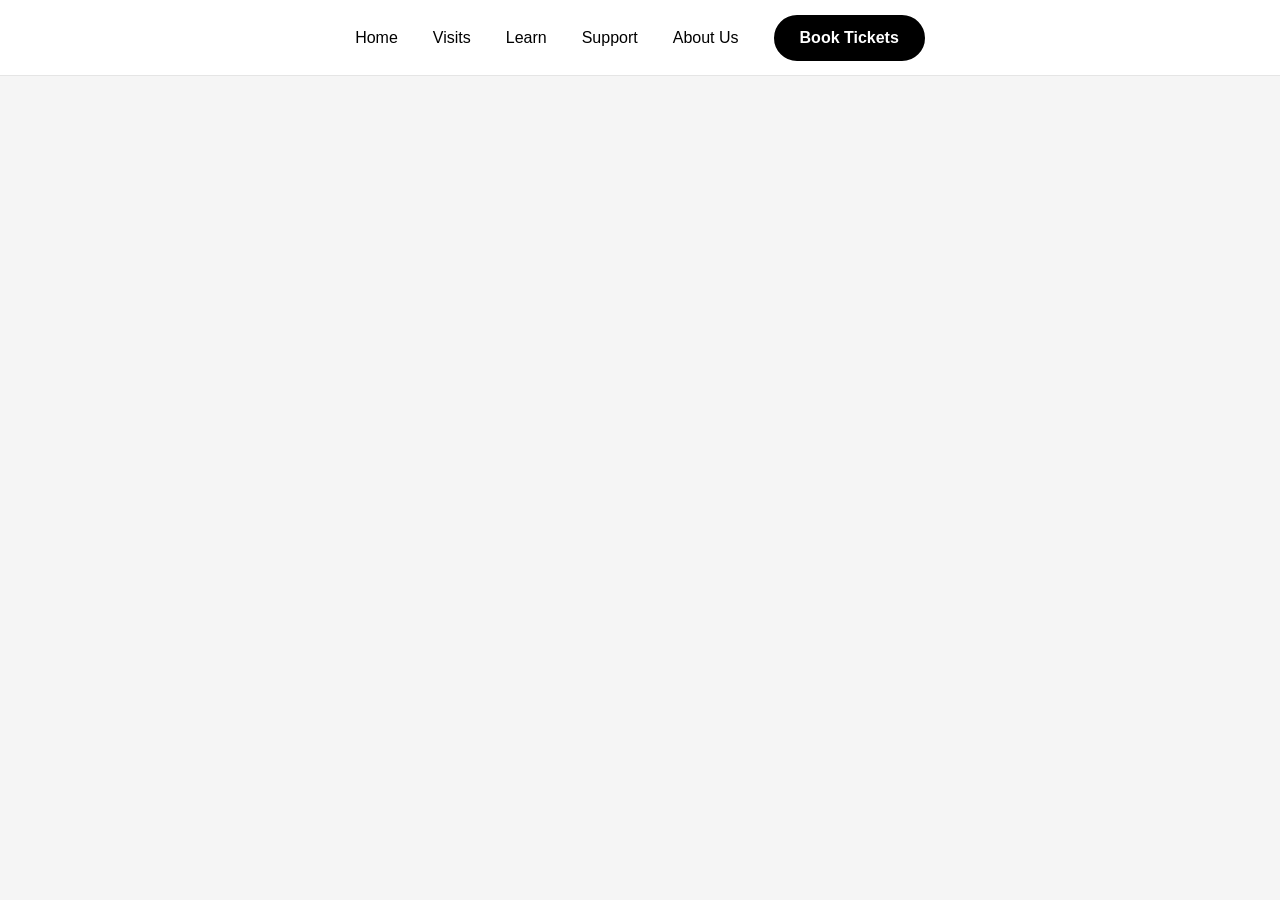
==== hours-and-admissions.html @ cd58d292 "clenaer file navigation, added hours and admi css html starting page" ====
<!DOCTYPE html>
<html>
    <head>
        <meta charset="utf-8">
        <meta name="viewport" content="width=device-width, initial-scale=1.0, maximum-scale=1.0, user-scalabe=no">
        <title>Home Page</title>
        <link href="hours-and-admissions.css" rel="stylesheet">
        <link href="nav.css" rel="stylesheet">
        <link href="https://fonts.cdnfonts.com/css/lemon-milk" rel="stylesheet">
    </head>
    <body>
        <!-- Navigation -->
        <nav class="mainNav">
            <div class="navItem">
                <a href="index.html">
                <p class="navHeader">Home</p>
                </a>
            </div>

            <!-- Visits Dropdown -->
            <div class="navItem hasDropdown">
                <p class="navHeader">Visits</p>
                <div class="dropdownMenu">
                    <div class="dropdownContent visitLayout">
                        <div class="visitLeft">
                            <img src="images/PlanYourVisit.png" class="mainNavLogo" alt="Plan Your Visit">
                        </div>
                        <div class="visitRight">
                            <div class="cardGrid">
                                <div class="navCard"><a href="hours-and-admissions.html">
                                    <img class="navLogo" src="images/Hours.png" alt="">
                                    <p>Hours & Admissions</p>
                                    </a>
                                </div>
                                <div class="navCard">
                                    <img class="navLogo" src="images/Location.png" alt="">
                                    <p>Location & Directions</p>
                                </div>
                                <div class="navCard">
                                    <img class="navLogo" src="images/Accessibility.png" alt="">
                                    <p>Accessibility</p>
                                </div>
                                <div class="navCard">
                                    <img class="navLogo" src="images/Map.png" alt="">
                                    <p>Museum Map</p>
                                </div>
                                <div class="navCard">
                                    <img class="navLogo" src="images/Shopping.png" alt="">
                                    <p>Dining & Shopping</p>
                                </div>
                                <div class="navCard">
                                    <img class="navLogo" src="images/Tour.png" alt="">
                                    <p>Guided Tours</p>
                                </div>
                                <div class="navCard">
                                    <img class="navLogo" src="images/Guideline.png" alt="">
                                    <p>Visitor Guidelines</p>
                                </div>
                                <div class="navCard">
                                    <img class="navLogo" src="images/FAQ.png" alt="">
                                    <p>FAQ</p>
                                </div>
                            </div>
                        </div>
                    </div>
                </div>
                <div class="blackDrop"></div>
            </div>

            <!-- Learn Dropdown -->
            <div class="navItem hasDropdown">
                <p class="navHeader">Learn</p>
                <div class="dropdownMenu">
                    <div class="dropdownContent learnLayout">
                        <div class="learnLeft">
                            <h2 class="dropdownTitle">History Timeline</h2>
                            <div class="cardColumn">
                                <div class="navCard">
                                    <img class="navLogo" src="images/museum.png" alt="">
                                    <p>Museum's History</p>
                                </div>
                                <div class="navCard">
                                    <img class="navLogo" src="images/author.png" alt="">
                                    <p>Author's History</p>
                                </div>
                            </div>
                        </div>
                        <div class="learnRight">
                            <h2 class="dropdownTitle">Online Gallery</h2>
                            <div class="cardGrid threeCol">
                                <div class="navCard">
                                    <img class="navLogo" src="images/gallery.png" alt="">
                                    <p>Collection Highlights</p>
                                </div>
                                <div class="navCard">
                                    <img class="navLogo" src="images/gallery.png" alt="">
                                    <p>Featured Artifacts</p>
                                </div>
                                <div class="navCard">
                                    <img class="navLogo" src="images/gallery.png" alt="">
                                    <p>Curator’s Picks</p>
                                </div>
                                <div class="navCard">
                                    <img class="navLogo" src="images/author.png" alt="">
                                    <p>Featured Authors</p>
                                </div>
                                <div class="navCard">
                                    <img class="navLogo" src="images/author.png" alt="">
                                    <p>Behind the Works</p>
                                </div>
                            </div>
                        </div>
                    </div>
                </div>
                <div class="blackDrop"></div>
            </div>

            <!-- Support Dropdown -->
            <div class="navItem hasDropdown">
                <p class="navHeader">Support</p>
                <div class="dropdownMenu">
                    <div class="dropdownContent supportLayout">
                        <h2 class="dropdownTitle">Support the Museum</h2>
                        <div class="supportRow">
                            <div class="supportCard">
                                <div class="supportTop">
                                    <img class="supportQR" src="images/maribank.jpg" alt="MariBank QR">
                                </div>
                                <div class="supportBottom">
                                    <h3>MariBank</h3>
                                </div>
                            </div>
                            <div class="supportCard">
                                <div class="supportTop">
                                    <img class="supportQR" src="images/bdo.jpg" alt="BDO QR">
                                </div>
                                <div class="supportBottom">
                                    <h3>BDO</h3>
                                </div>
                            </div>
                            <div class="supportCard">
                                <div class="supportTop">
                                    <img class="supportQR" src="images/gcash.jpg" alt="GCash QR">
                                </div>
                                <div class="supportBottom">
                                    <h3>GCash</h3>
                                </div>
                            </div>
                        </div>
                    </div>
                </div>
                <div class="blackDrop"></div>
            </div>

            <!-- About Us Dropdown -->
            <div class="navItem hasDropdown">
                <p class="navHeader">About Us</p>
                <div class="dropdownMenu">
                    <div class="dropdownContent aboutLayout">
                        <div class="aboutLeft">
                            <h2 class="dropdownTitle">Meet the Team</h2>
                            <div class="aboutRow">
                                <div class="aboutCard">
                                    <img class="aboutUsPicture" src="images/maribank.jpg" alt="Co-Founder">
                                    <h3>Co-Founder</h3>
                                </div>
                                <div class="aboutCard">
                                    <img class="aboutUsPicture" src="images/maribank.jpg" alt="Founder">
                                    <h3>Founder</h3>
                                </div>
                                <div class="aboutCard">
                                    <img class="aboutUsPicture" src="images/maribank.jpg" alt="Co-Founder">
                                    <h3>Co-Founder</h3>
                                </div>
                            </div>
                        </div>
                        <div class="aboutRight">
                            <h2 class="dropdownTitle">Contact Us</h2>
                            <p class="contactText">Email: aoayqt@gmail.com</p>
                            <p class="contactText">Phone: 0976-339-2121</p>
                            <p class="contactText">Hours: Tue–Sun, 9AM–6PM</p>
                        </div>
                    </div>
                </div>
                <div class="blackDrop"></div>
            </div>

            <!-- Book Tickets Dropdown -->
            <div class="bookWrapper">
                <div class="bookButton">
                    <p>Book Tickets</p>
                </div>
                <div class="bookDrop">
                    <h2 class="dropdownTitle" style="color: white;">Reserve Your Visit</h2>
                    <p style="font-size: 14px; color: lightgray; margin-top: 10px;">Select your date and ticket type below.</p>
                </div>
            </div>
        </nav>
        <!-- End of Navigation -->
        <!-- Start of Hours and Admi -->
        <article>
            <div class="mainContainer">

            </div>
        </article>
    </body>

</html>
---- hours-and-admissions.css ----
* {
    margin: 0px;
    font-family: Arial, Helvetica, sans-serif;
    
}
---- nav.css ----
a:link, a:visited {
    color: black;
    text-decoration: none;
    
}

body {
    background-color: whitesmoke;
}

html {
  scrollbar-width: none; 
  -ms-overflow-style: none; 
}

html::-webkit-scrollbar {
  display: none;
}

/* Navigation */
.mainNav {
    background-color: white;
    height: 75px;
    display: flex;
    justify-content: center;
    align-items: center;
    gap: 35px;
    position: relative;
    border-bottom: 1px solid #e5e5e5;
    z-index: 100;
}

.navItem {
    height: 100%;
    display: flex;
    align-items: center;
    cursor: pointer;
}

.navHeader {
    position: relative;
    padding: 5px 0;
    font-size: 16px;
    font-weight: 500;
}

/* Top line hover animation */
.navHeader::before {
    content: "";
    position: absolute;
    top: 0;
    left: 0;
    width: 100%;
    height: 2px;
    background-color: black;
    transform: scaleX(0);
    transform-origin: right;
    transition: transform 0.3s ease-out;
}

.navItem:hover .navHeader::before {
    transform: scaleX(1);
    transform-origin: left;
}

/* Book Tickets Button & Dropdown */
.bookWrapper {
    position: relative;
    height: 100%;
    display: flex;
    align-items: center;
}

.bookButton {
    padding: 12px 24px;
    border-radius: 25px;
    background-color: black;
    color: white;
    border: 2px solid black;
    cursor: pointer;
    font-weight: bold;
    transition: 0.3s ease;
}

.bookButton:hover {
    background-color: white;
    color: black;
}

.bookDrop {
    position: absolute;
    top: 100%;
    right: 0;
    width: 380px;
    min-height: 450px;
    background-color: black;
    color: white;
    border-radius: 20px;
    padding: 30px;
    box-shadow: 0 15px 30px rgba(0, 0, 0, 0.3);
    visibility: hidden;
    opacity: 0;
    transition: opacity 0.3s ease, visibility 0.3s ease;
    z-index: 20;
}

.bookWrapper:hover .bookDrop {
    visibility: visible;
    opacity: 1;
}

/* Full-Width Dropdown Menu */
.dropdownMenu {
    position: absolute;
    top: 100%;
    left: 0;
    width: 100%;
    background-color: white;
    border-top: 1px solid #eeeeee;
    box-shadow: 0 15px 25px rgba(0, 0, 0, 0.1);
    padding: 40px 0;
    visibility: hidden;
    opacity: 0;
    transition: opacity 0.3s ease, visibility 0.3s ease;
    z-index: 15;
    cursor: default;
}

.hasDropdown:hover .dropdownMenu {
    visibility: visible;
    opacity: 1;
}

/* Dark Overlay Behind Dropdown */
.blackDrop {
    position: fixed;
    top: 75px;
    left: 0;
    width: 100%;
    height: 100vh;
    background-color: black;
    opacity: 0;
    visibility: hidden;
    pointer-events: none;
    transition: opacity 0.3s ease;
    z-index: 5;
}

.hasDropdown:hover .blackDrop {
    visibility: visible;
    opacity: 0.35;
}

body:has(.hasDropdown:hover) {
    overflow: hidden;
}

/* Shared Dropdown Content & Cards */
.dropdownContent {
    max-width: 1200px;
    margin: 0 auto;
    padding: 0 20px;
}

.dropdownTitle {
    font-family: 'Lemon Milk', sans-serif;
    font-size: 22px;
    margin-bottom: 20px;
    text-align: center;
}

.navCard {
    background-color: whitesmoke;
    width: 185px;
    height: 105px;
    border-radius: 15px;
    display: flex;
    flex-direction: column;
    justify-content: center;
    align-items: center;
    gap: 10px;
    text-align: center;
    padding: 10px;
    cursor: pointer;
    transition: transform 0.3s ease, box-shadow 0.3s ease;
}

.navCard:hover {
    transform: translateY(-6px);
    box-shadow: 0 8px 18px rgba(0, 0, 0, 0.15);
    background-color: #ececec;
}

.navCard p {
    font-size: 14px;
    font-weight: bold;
}

.navLogo {
    height: 30px;
    width: 30px;
    object-fit: contain;
}

/* Visits Layout */
.visitLayout {
    display: flex;
    align-items: center;
    justify-content: center;
    gap: 40px;
}

.mainNavLogo {
    width: 240px;
    height: 240px;
    object-fit: contain;
}

.cardGrid {
    display: flex;
    flex-wrap: wrap;
    gap: 20px;
    max-width: 860px;
}

/* Learn Layout */
.learnLayout {
    display: flex;
    justify-content: center;
    gap: 40px;
}

.learnLeft {
    padding-right: 40px;
    border-right: 2px solid black;
    display: flex;
    flex-direction: column;
    align-items: center;
}

.cardColumn {
    display: flex;
    flex-direction: column;
    gap: 20px;
}

.threeCol {
    max-width: 650px;
    justify-content: center;
}

/* Support Layout */
.supportLayout {
    display: flex;
    flex-direction: column;
    align-items: center;
}

.supportRow {
    display: flex;
    justify-content: center;
    gap: 30px;
}

.supportCard {
    background-color: whitesmoke;
    width: 240px;
    padding: 20px;
    border-radius: 20px;
    display: flex;
    flex-direction: column;
    align-items: center;
    gap: 15px;
    transition: transform 0.3s ease, box-shadow 0.3s ease;
}

.supportCard:hover {
    transform: translateY(-6px);
    box-shadow: 0 8px 18px rgba(0, 0, 0, 0.15);
}

.supportTop {
    width: 200px;
    height: 200px;
    background-color: white;
    border-radius: 15px;
    display: flex;
    justify-content: center;
    align-items: center;
}

.supportQR {
    width: 160px;
    height: 160px;
    object-fit: contain;
}

.supportBottom {
    width: 200px;
    padding: 12px 0;
    background-color: white;
    border-radius: 15px;
    text-align: center;
}

/* About Us Layout */
.aboutLayout {
    display: flex;
    justify-content: center;
    gap: 40px;
}

.aboutLeft {
    padding-right: 40px;
    border-right: 2px solid black;
}

.aboutRow {
    display: flex;
    gap: 20px;
}

.aboutCard {
    background-color: whitesmoke;
    width: 180px;
    padding: 15px;
    border-radius: 20px;
    display: flex;
    flex-direction: column;
    align-items: center;
    gap: 12px;
    transition: transform 0.3s ease, box-shadow 0.3s ease;
}

.aboutCard:hover {
    transform: translateY(-6px);
    box-shadow: 0 8px 18px rgba(0, 0, 0, 0.15);
}

.aboutUsPicture {
    width: 140px;
    height: 140px;
    object-fit: cover;
    border-radius: 15px;
    background-color: white;
}

.aboutCard h3 {
    background-color: white;
    width: 100%;
    padding: 10px 0;
    text-align: center;
    border-radius: 12px;
    font-size: 16px;
}

.aboutRight {
    display: flex;
    flex-direction: column;
    justify-content: center;
    min-width: 220px;
}

.contactText {
    font-size: 15px;
    margin-bottom: 10px;
    color: #333;
}
/* End of Navigation */
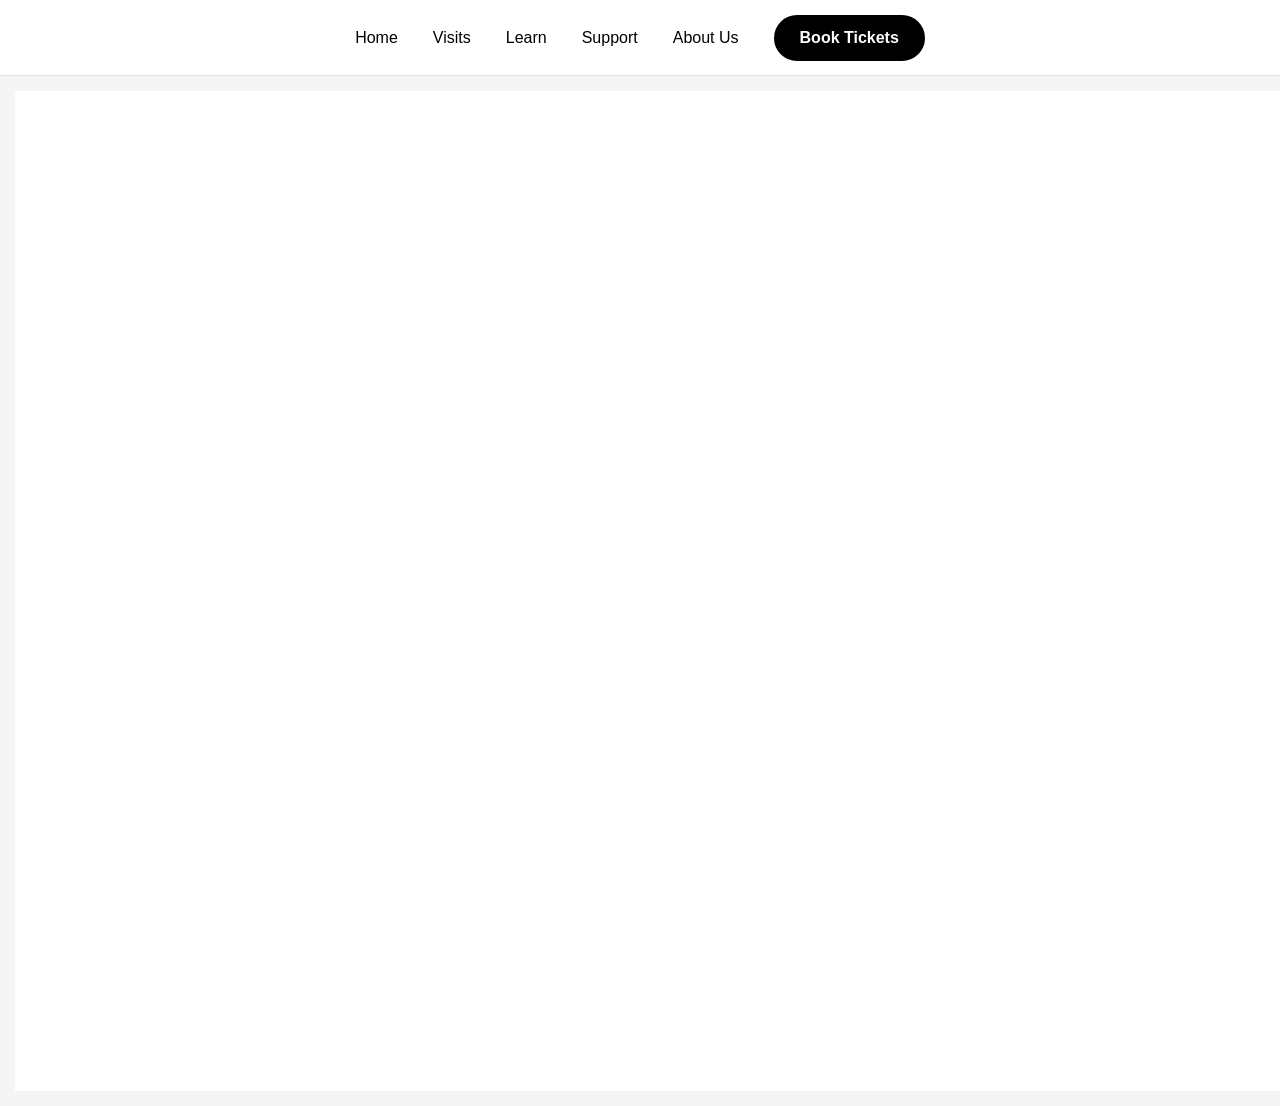
==== commit 197ab6a3: "nav and main image mobile responsive" ====
--- a/hours-and-admissions.html
+++ b/hours-and-admissions.html
@@ -200,7 +200,7 @@
         <!-- Start of Hours and Admi -->
         <article>
             <div class="mainContainer">
-
+                
             </div>
         </article>
     </body>
--- a/hours-and-admissions.css
+++ b/hours-and-admissions.css
@@ -1,5 +1,12 @@
 * {
     margin: 0px;
     font-family: Arial, Helvetica, sans-serif;
-    
+}
+
+.mainContainer {
+    background-color: white;
+    width: 100%;
+    margin: 15px;
+    height: 1000px;
+
 }
--- a/nav.css
+++ b/nav.css
@@ -366,4 +366,135 @@
     margin-bottom: 10px;
     color: #333;
 }
+
+@media (max-width: 768px) {
+    .mainNav {
+        height: auto;
+        flex-wrap: wrap;
+        gap: 15px 20px;
+        padding: 15px 10px;
+    }
+
+    .navItem {
+        height: auto;
+    }
+
+    .navHeader {
+        font-size: 14px;
+    }
+
+    .bookWrapper {
+        height: auto;
+    }
+
+    .bookButton {
+        padding: 8px 18px;
+        font-size: 14px;
+    }
+
+    /* Keep Book Tickets dropdown centered on phone screens */
+    .bookDrop {
+        position: fixed;
+        top: 110px;
+        left: 50%;
+        right: auto;
+        transform: translateX(-50%);
+        width: 90%;
+        max-width: 360px;
+        min-height: 300px;
+    }
+
+    /* Make full-width dropdowns scrollable on small screens */
+    .dropdownMenu {
+        padding: 25px 0;
+        max-height: 75vh;
+        overflow-y: auto;
+    }
+
+    .blackDrop {
+        display: none;
+    }
+
+    /* Stack dropdown columns vertically */
+    .visitLayout,
+    .learnLayout,
+    .aboutLayout {
+        flex-direction: column;
+        align-items: center;
+        gap: 25px;
+    }
+
+    .mainNavLogo {
+        width: 130px;
+        height: 130px;
+    }
+
+    .cardGrid,
+    .threeCol {
+        justify-content: center;
+        gap: 12px;
+    }
+
+    .navCard {
+        width: 140px;
+        height: 95px;
+    }
+
+    .learnLeft,
+    .aboutLeft {
+        padding-right: 0;
+        padding-bottom: 20px;
+        border-right: none;
+        border-bottom: 2px solid black;
+        width: 100%;
+    }
+
+    .cardColumn {
+        flex-direction: row;
+        flex-wrap: wrap;
+        justify-content: center;
+        gap: 12px;
+    }
+
+    .supportRow,
+    .aboutRow {
+        flex-wrap: wrap;
+        justify-content: center;
+        gap: 15px;
+    }
+
+    .supportCard {
+        width: 160px;
+        padding: 15px;
+    }
+
+    .supportTop {
+        width: 130px;
+        height: 130px;
+    }
+
+    .supportQR {
+        width: 110px;
+        height: 110px;
+    }
+
+    .supportBottom {
+        width: 130px;
+        padding: 8px 0;
+    }
+
+    .aboutCard {
+        width: 145px;
+    }
+
+    .aboutUsPicture {
+        width: 110px;
+        height: 110px;
+    }
+
+    .aboutRight {
+        text-align: center;
+        align-items: center;
+    }
+}
 /* End of Navigation */
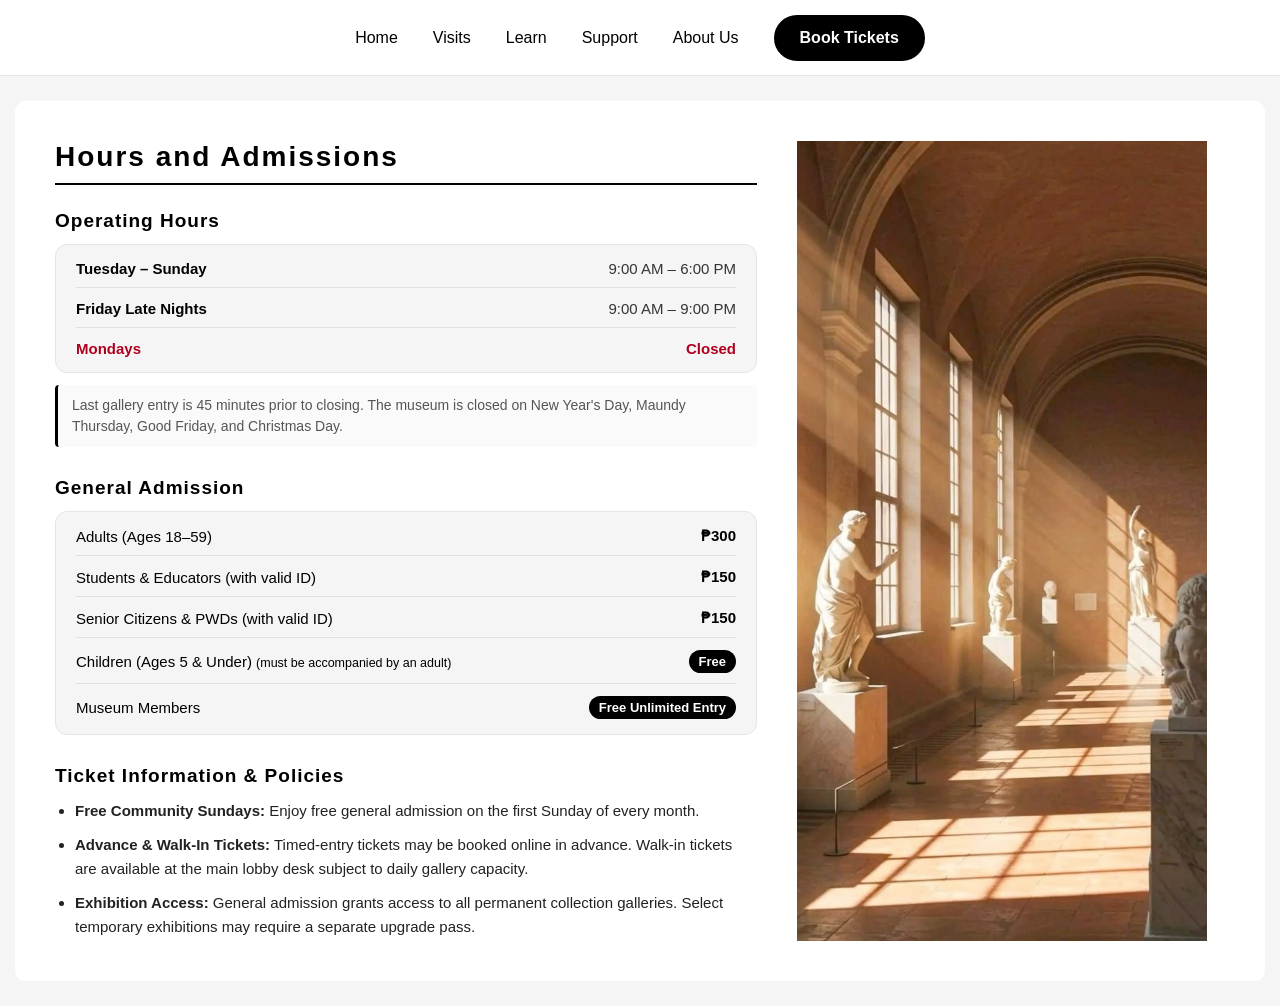
==== commit 7a90a1bc: "finished hours and admission section" ====
--- a/hours-and-admissions.html
+++ b/hours-and-admissions.html
@@ -200,7 +200,74 @@
         <!-- Start of Hours and Admi -->
         <article>
             <div class="mainContainer">
-                
+                <div class="collumnLeft">
+                    <div class="row1">
+                        <h1 class="sectionTitle">Hours and Admissions</h1>
+                        <div class="lineSeperation"></div>
+                    </div>
+                    <div class="row2">
+                        <div class="infoBlock">
+                            <h2 class="subHeading">Operating Hours</h2>
+                            <div class="scheduleCard">
+                                <div class="scheduleRow">
+                                    <span class="dayLabel">Tuesday – Sunday</span>
+                                    <span class="timeLabel">9:00 AM – 6:00 PM</span>
+                                </div>
+                                <div class="scheduleRow">
+                                    <span class="dayLabel">Friday Late Nights</span>
+                                    <span class="timeLabel">9:00 AM – 9:00 PM</span>
+                                </div>
+                                <div class="scheduleRow closedRow">
+                                    <span class="dayLabel">Mondays</span>
+                                    <span class="timeLabel">Closed</span>
+                                </div>
+                            </div>
+                            <p class="infoNote">
+                                Last gallery entry is 45 minutes prior to closing. The museum is closed on New Year's Day, Maundy Thursday, Good Friday, and Christmas Day.
+                            </p>
+                        </div>
+
+                        <!-- General Admission -->
+                        <div class="infoBlock">
+                            <h2 class="subHeading">General Admission</h2>
+                            <div class="admissionCard">
+                                <div class="priceRow">
+                                    <span>Adults (Ages 18–59)</span>
+                                    <span class="priceTag">₱300</span>
+                                </div>
+                                <div class="priceRow">
+                                    <span>Students & Educators (with valid ID)</span>
+                                    <span class="priceTag">₱150</span>
+                                </div>
+                                <div class="priceRow">
+                                    <span>Senior Citizens & PWDs (with valid ID)</span>
+                                    <span class="priceTag">₱150</span>
+                                </div>
+                                <div class="priceRow">
+                                    <span>Children (Ages 5 & Under) <small>(must be accompanied by an adult)</small></span>
+                                    <span class="priceTag freeTag">Free</span>
+                                </div>
+                                <div class="priceRow">
+                                    <span>Museum Members</span>
+                                    <span class="priceTag freeTag">Free Unlimited Entry</span>
+                                </div>
+                            </div>
+                        </div>
+
+                        <!-- Ticket Information & Policies -->
+                        <div class="infoBlock">
+                            <h2 class="subHeading">Ticket Information & Policies</h2>
+                            <ul class="policyList">
+                                <li><strong>Free Community Sundays:</strong> Enjoy free general admission on the first Sunday of every month.</li>
+                                <li><strong>Advance & Walk-In Tickets:</strong> Timed-entry tickets may be booked online in advance. Walk-in tickets are available at the main lobby desk subject to daily gallery capacity.</li>
+                                <li><strong>Exhibition Access:</strong> General admission grants access to all permanent collection galleries. Select temporary exhibitions may require a separate upgrade pass.</li>
+                            </ul>
+                        </div>
+                    </div>
+                </div>
+                <div class="collumnRight">
+                    <img src="images/hours-and-admissions.jpg" class="imageHoursandAdmi">
+                </div>
             </div>
         </article>
     </body>
--- a/hours-and-admissions.css
+++ b/hours-and-admissions.css
@@ -5,8 +5,159 @@
 
 .mainContainer {
     background-color: white;
+    margin: 25px 15px;
+    padding: 40px;
+    border-radius: 10px;
+    display: flex;
+    gap: 40px;
+}
+
+.collumnLeft {
+    width: 60%;
+    display: flex;
+    flex-direction: column;
+}
+
+.row1 {
     width: 100%;
-    margin: 15px;
-    height: 1000px;
+    margin-bottom: 25px;
+}
 
+.row2 {
+    width: 100%;
+    display: flex;
+    flex-direction: column;
+    gap: 30px;
+}
+
+.sectionTitle {
+    font-family: 'Lemon Milk', sans-serif;
+    font-size: 28px;
+    letter-spacing: 2px;
+    margin-bottom: 10px;
+}
+
+.lineSeperation {
+    background-color: black;
+    height: 2px;
+    width: 100%;
+}
+
+.infoBlock {
+    display: flex;
+    flex-direction: column;
+    gap: 12px;
+}
+
+.subHeading {
+    font-family: 'Lemon Milk', sans-serif;
+    font-size: 19px;
+    letter-spacing: 1px;
+    color: black;
+}
+
+.scheduleCard,
+.admissionCard {
+    background-color: whitesmoke;
+    border: 1px solid #e5e5e5;
+    border-radius: 12px;
+    padding: 15px 20px;
+    display: flex;
+    flex-direction: column;
+    gap: 12px;
+}
+
+.scheduleRow,
+.priceRow {
+    display: flex;
+    justify-content: space-between;
+    align-items: center;
+    padding-bottom: 10px;
+    border-bottom: 1px solid #e0e0e0;
+    font-size: 15px;
+    gap: 15px;
+}
+
+.scheduleRow:last-child,
+.priceRow:last-child {
+    border-bottom: none;
+    padding-bottom: 0;
+}
+
+.dayLabel,
+.priceTag {
+    font-weight: bold;
+    color: black;
+}
+
+.timeLabel {
+    color: #333;
+}
+
+.closedRow .dayLabel,
+.closedRow .timeLabel {
+    color: #b00020;
+    font-weight: bold;
+}
+
+.freeTag {
+    background-color: black;
+    color: white;
+    padding: 4px 10px;
+    border-radius: 12px;
+    font-size: 13px;
+}
+
+.infoNote {
+    font-size: 14px;
+    line-height: 1.5;
+    color: #555;
+    background-color: #fafafa;
+    border-left: 3px solid black;
+    padding: 10px 14px;
+    border-radius: 4px;
+}
+
+.policyList {
+    padding-left: 20px;
+    display: flex;
+    flex-direction: column;
+    gap: 10px;
+    font-size: 15px;
+    line-height: 1.6;
+    color: #222;
+}
+
+.collumnRight {
+    width:35%;
+    height: 800px;
+}
+
+.imageHoursandAdmi {
+    object-fit: cover;
+    height: 100%;
+    width: 100%;
+}
+
+@media (max-width: 768px) {
+    .mainContainer {
+        margin: 15px 10px;
+        padding: 25px 20px;
+        flex-direction: column;
+    }
+
+    .collumnLeft {
+        width: 100%;
+    }
+
+    .sectionTitle {
+        font-size: 22px;
+    }
+
+    .scheduleRow,
+    .priceRow {
+        flex-direction: column;
+        align-items: flex-start;
+        gap: 4px;
+    }
 }
--- a/nav.css
+++ b/nav.css
@@ -392,7 +392,6 @@
         font-size: 14px;
     }
 
-    /* Keep Book Tickets dropdown centered on phone screens */
     .bookDrop {
         position: fixed;
         top: 110px;
@@ -404,7 +403,6 @@
         min-height: 300px;
     }
 
-    /* Make full-width dropdowns scrollable on small screens */
     .dropdownMenu {
         padding: 25px 0;
         max-height: 75vh;
@@ -415,7 +413,6 @@
         display: none;
     }
 
-    /* Stack dropdown columns vertically */
     .visitLayout,
     .learnLayout,
     .aboutLayout {
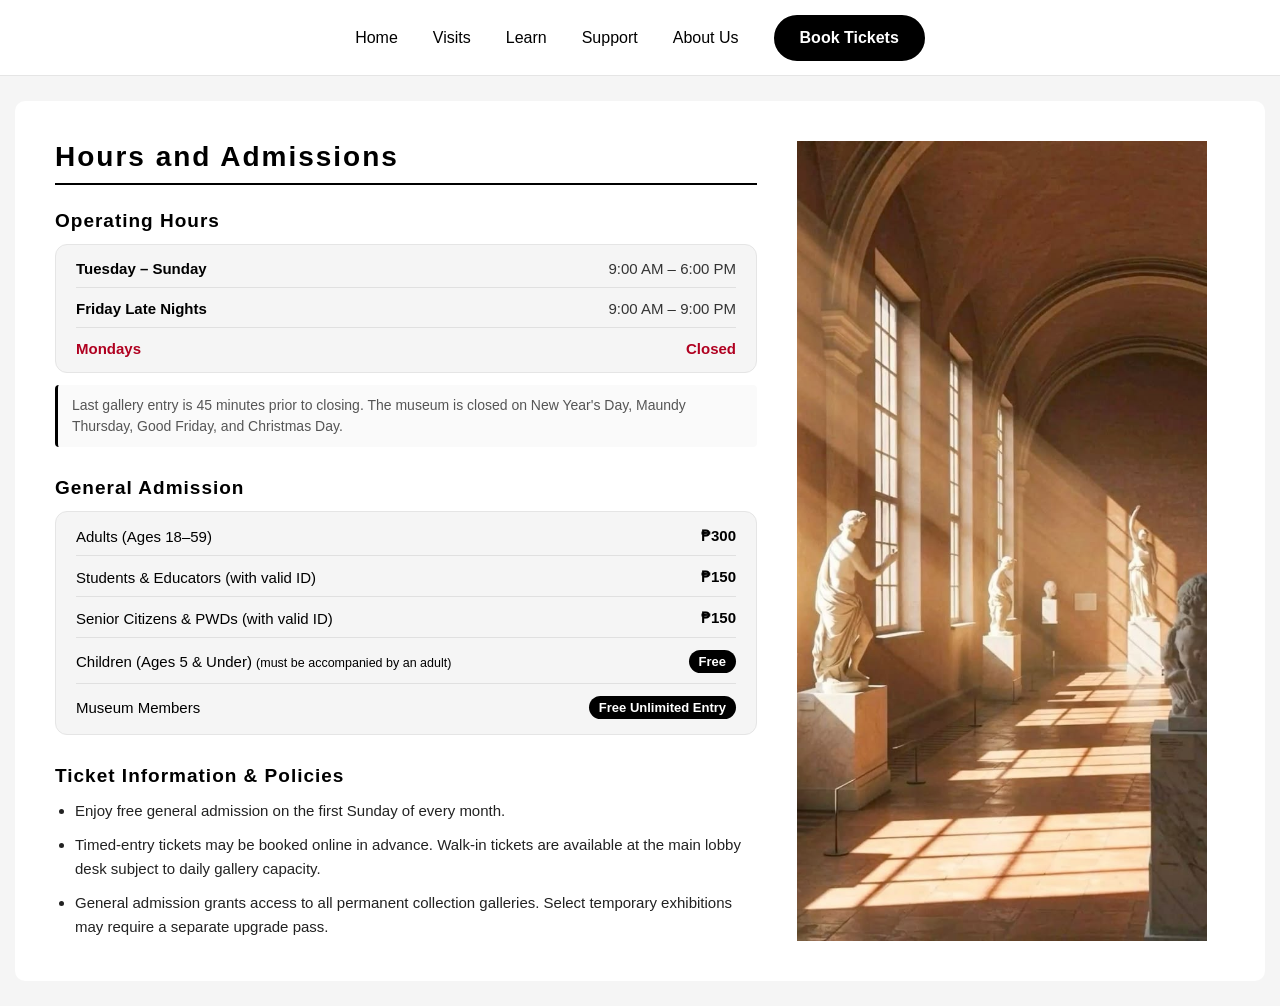
==== commit bfd3cd30: "removed strong text in admission policy list" ====
--- a/hours-and-admissions.html
+++ b/hours-and-admissions.html
@@ -2,7 +2,7 @@
 <html>
     <head>
         <meta charset="utf-8">
-        <meta name="viewport" content="width=device-width, initial-scale=1.0, maximum-scale=1.0, user-scalabe=no">
+        <meta name="viewport" content="width=device-width, initial-scale=1.0, maximum-scale=1.0, user-scalable=no">
         <title>Home Page</title>
         <link href="hours-and-admissions.css" rel="stylesheet">
         <link href="nav.css" rel="stylesheet">
@@ -227,7 +227,6 @@
                             </p>
                         </div>
 
-                        <!-- General Admission -->
                         <div class="infoBlock">
                             <h2 class="subHeading">General Admission</h2>
                             <div class="admissionCard">
@@ -254,13 +253,12 @@
                             </div>
                         </div>
 
-                        <!-- Ticket Information & Policies -->
                         <div class="infoBlock">
                             <h2 class="subHeading">Ticket Information & Policies</h2>
                             <ul class="policyList">
-                                <li><strong>Free Community Sundays:</strong> Enjoy free general admission on the first Sunday of every month.</li>
-                                <li><strong>Advance & Walk-In Tickets:</strong> Timed-entry tickets may be booked online in advance. Walk-in tickets are available at the main lobby desk subject to daily gallery capacity.</li>
-                                <li><strong>Exhibition Access:</strong> General admission grants access to all permanent collection galleries. Select temporary exhibitions may require a separate upgrade pass.</li>
+                                <li>Enjoy free general admission on the first Sunday of every month.</li>
+                                <li>Timed-entry tickets may be booked online in advance. Walk-in tickets are available at the main lobby desk subject to daily gallery capacity.</li>
+                                <li>General admission grants access to all permanent collection galleries. Select temporary exhibitions may require a separate upgrade pass.</li>
                             </ul>
                         </div>
                     </div>
